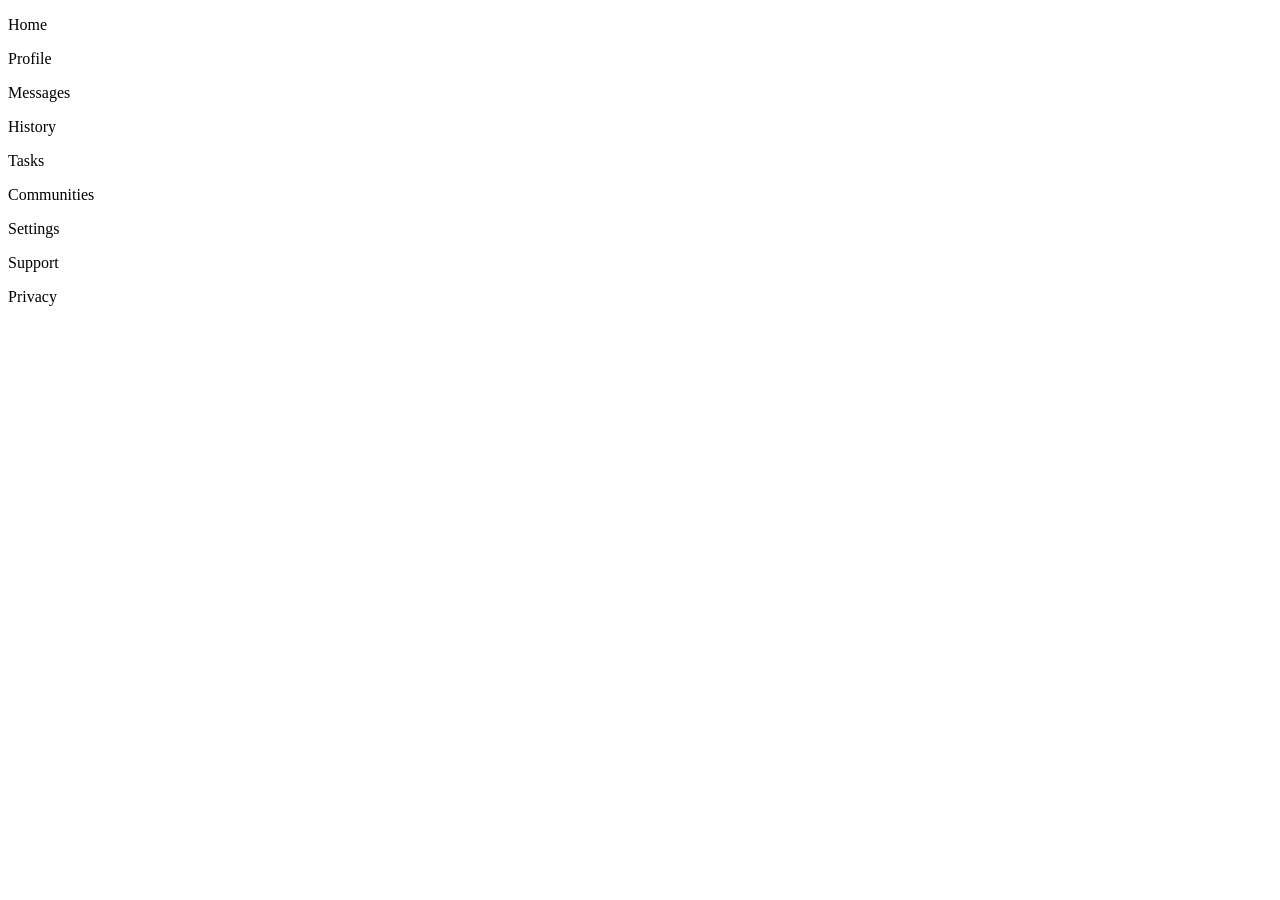
==== admin-dashboard.html @ 59bb4d44 "HTML Markup set up the html structure" ====
<!DOCTYPE html>
<html lang="en">
<head>
    <meta charset="UTF-8">
    <meta name="viewport" content="width=device-width, initial-scale=1.0">
    <link rel="stylesheet" type="text/css" href="admin-dashboard.css"/>
    <title>Admin-Dashboard</title>
</head>
<body>
    <div class="container">
        <div class="dashboard">
            <p class="dashboardContent">Home</p>
            <p class="dashboardContent">Profile</p>
            <p class="dashboardContent">Messages</p>
            <p class="dashboardContent">History</p>
            <p class="dashboardContent">Tasks</p>
            <p class="dashboardContent">Communities</p>
            <p class="dashboardContent">Settings</p>
            <p class="dashboardContent">Support</p>
            <p class="dashboardContent">Privacy</p>
        </div>
        <div class="header"></div>
        <div class="contentBody"></div>
    </div>
</body>
</html>
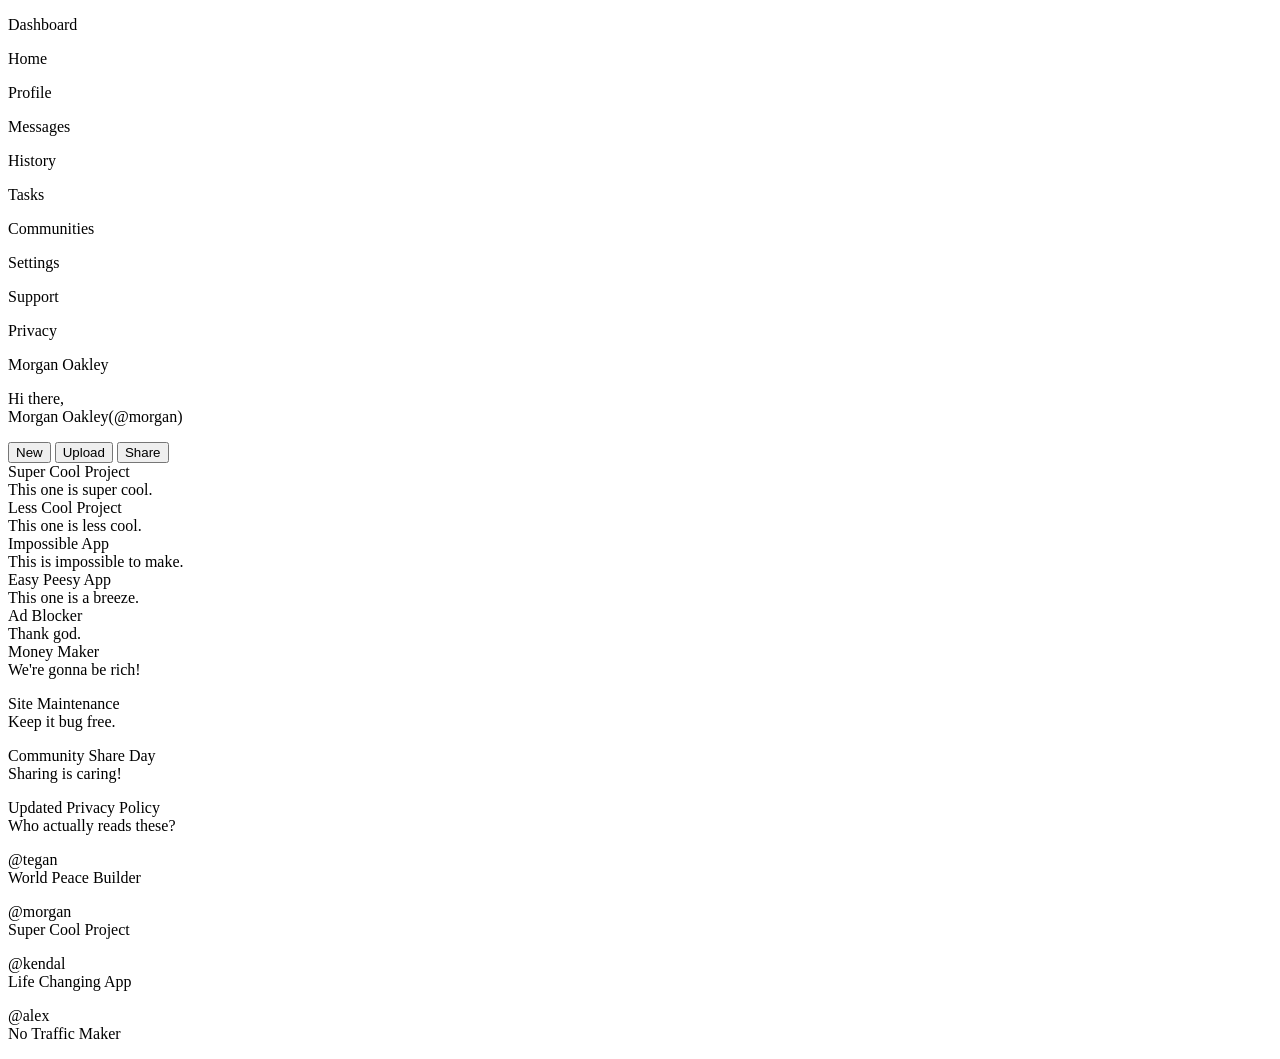
==== commit 4d38b9c6: "HTML Markup forgot to add the updated html file :)" ====
--- a/admin-dashboard.html
+++ b/admin-dashboard.html
@@ -9,6 +9,7 @@
 <body>
     <div class="container">
         <div class="dashboard">
+            <p class="dashboardHeader">Dashboard</p>
             <p class="dashboardContent">Home</p>
             <p class="dashboardContent">Profile</p>
             <p class="dashboardContent">Messages</p>
@@ -19,8 +20,45 @@
             <p class="dashboardContent">Support</p>
             <p class="dashboardContent">Privacy</p>
         </div>
-        <div class="header"></div>
-        <div class="contentBody"></div>
+
+        <div class="header">
+            <div class="headerTop">
+                <i></i>
+                <div class="searchBar"></div>
+                <i></i>
+                <i></i>
+                <p>Morgan Oakley</p>
+            </div>
+            <div class="headerBottom">
+                <i></i>
+                <p class="headerBotP">Hi there,<br>Morgan Oakley(@morgan)</p>
+                <button class="new">New</button>
+                <button class="upload">Upload</button>
+                <button class="share">Share</button>
+            </div>
+        </div>
+
+        <div class="contentBody">
+            <div class="cardContainer">
+                <div class="card">Super Cool Project<br>This one is super cool.</div>
+                <div class="card">Less Cool Project<br>This one is less cool.</div>
+                <div class="card">Impossible App<br>This is impossible to make.</brb></div>
+                <div class="card">Easy Peesy App<br>This one is a breeze.</div>
+                <div class="card">Ad Blocker<br>Thank god.</div>
+                <div class="card">Money Maker<br>We're gonna be rich!</div>
+            </div>
+            <div class="announcements">
+                <p>Site Maintenance<br>Keep it bug free.</p>
+                <p>Community Share Day<br>Sharing is caring!</p>
+                <p>Updated Privacy Policy<br>Who actually reads these?</p>
+            </div>
+            <div class="trending">
+                <p><i></i>@tegan<br>World Peace Builder</p>
+                <p><i></i>@morgan<br>Super Cool Project</p>
+                <p><i></i>@kendal<br>Life Changing App</p>
+                <p><i></i>@alex<br>No Traffic Maker</p>
+            </div>
+        </div>
     </div>
 </body>
 </html>
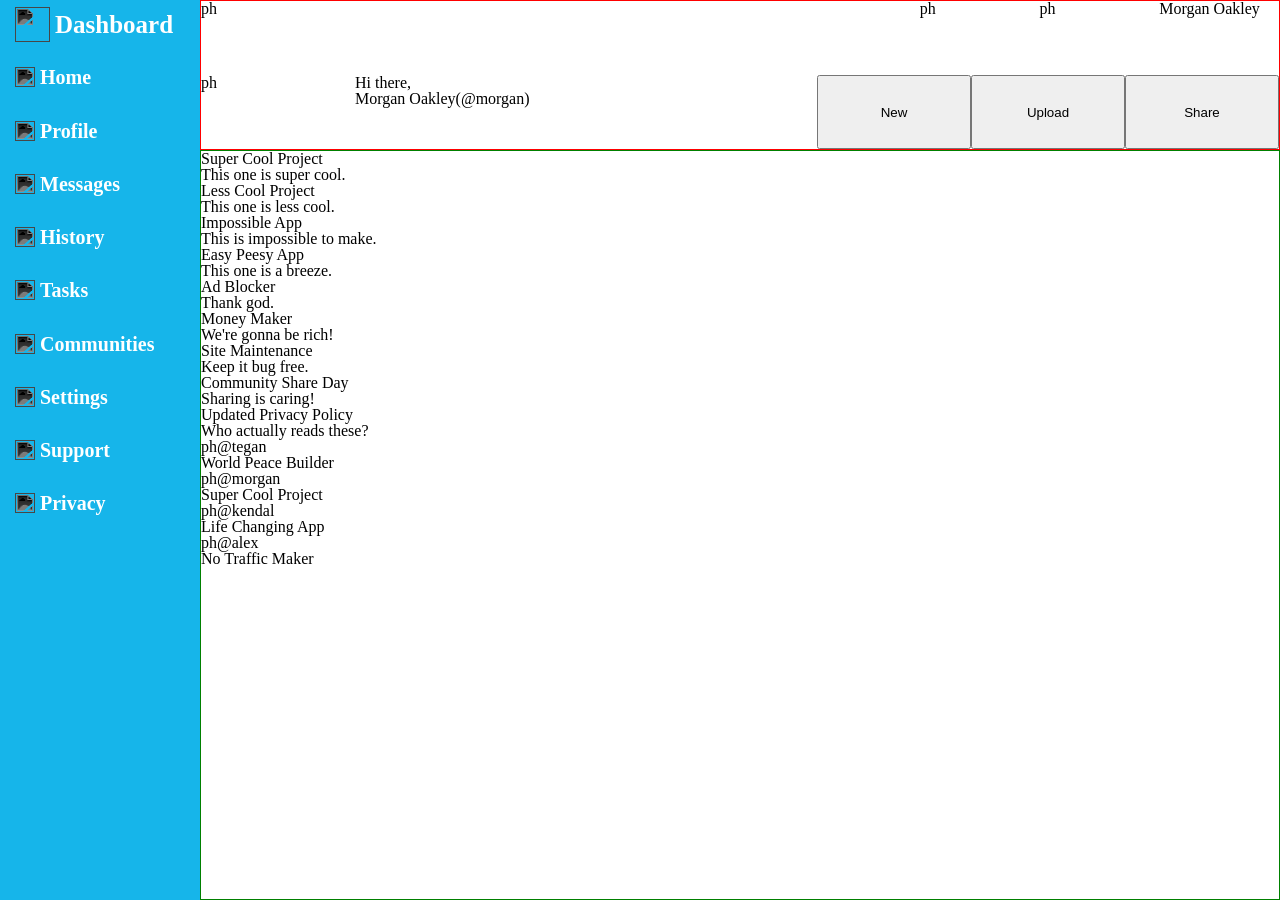
==== commit a6115f49: "Set up dashboard Got the dashboard mostly in place, and started working on the header." ====
--- a/admin-dashboard.html
+++ b/admin-dashboard.html
@@ -9,28 +9,28 @@
 <body>
     <div class="container">
         <div class="dashboard">
-            <p class="dashboardHeader">Dashboard</p>
-            <p class="dashboardContent">Home</p>
-            <p class="dashboardContent">Profile</p>
-            <p class="dashboardContent">Messages</p>
-            <p class="dashboardContent">History</p>
-            <p class="dashboardContent">Tasks</p>
-            <p class="dashboardContent">Communities</p>
-            <p class="dashboardContent">Settings</p>
-            <p class="dashboardContent">Support</p>
-            <p class="dashboardContent">Privacy</p>
+            <p class="dashboardHeader"><img src="Icons/view-dashboard.png" class="dashboardImg" height="35px" width="35px"/>Dashboard</p>
+            <p class="dashboardContent"><img src="Icons/home.png" class="homeImg" height="20px" width="20px"/>Home</p>
+            <p class="dashboardContent"><img src="Icons/account-box-outline.png" class="profileImg" height="20px" width="20px"/>Profile</p>
+            <p class="dashboardContent"><img src="Icons/message-reply-outline.png" class="messageImg" height="20px" width="20px"/>Messages</p>
+            <p class="dashboardContent"><img src="Icons/clock-time-three-outline.png" class="timeImg" height="20px" width="20px"/>History</p>
+            <p class="dashboardContent"><img src="Icons/folder-outline.png" class="folderImg" width="20px" height="20px"/>Tasks</p>
+            <p class="dashboardContent"><img src="Icons/account-group.png" class="peopleImg" width="20px" height="20px"/>Communities</p>
+            <p class="dashboardContent"><img src="Icons/cog.png" class="cogImg" width="20px" height="20px"/>Settings</p>
+            <p class="dashboardContent"><img src="Icons/chat-question.png" class="questionImg" height="20px" width="20px"/>Support</p>
+            <p class="dashboardContent"><img src="Icons/shield.png" class="shieldImg" height="20px" width="20px"/>Privacy</p>
         </div>
 
         <div class="header">
             <div class="headerTop">
-                <i></i>
+                <i>ph</i>
                 <div class="searchBar"></div>
-                <i></i>
-                <i></i>
+                <i>ph</i>
+                <i>ph</i>
                 <p>Morgan Oakley</p>
             </div>
             <div class="headerBottom">
-                <i></i>
+                <i>ph</i>
                 <p class="headerBotP">Hi there,<br>Morgan Oakley(@morgan)</p>
                 <button class="new">New</button>
                 <button class="upload">Upload</button>
@@ -53,10 +53,10 @@
                 <p>Updated Privacy Policy<br>Who actually reads these?</p>
             </div>
             <div class="trending">
-                <p><i></i>@tegan<br>World Peace Builder</p>
-                <p><i></i>@morgan<br>Super Cool Project</p>
-                <p><i></i>@kendal<br>Life Changing App</p>
-                <p><i></i>@alex<br>No Traffic Maker</p>
+                <p><i>ph</i>@tegan<br>World Peace Builder</p>
+                <p><i>ph</i>@morgan<br>Super Cool Project</p>
+                <p><i>ph</i>@kendal<br>Life Changing App</p>
+                <p><i>ph</i>@alex<br>No Traffic Maker</p>
             </div>
         </div>
     </div>
--- a/admin-dashboard.css
+++ b/admin-dashboard.css
@@ -0,0 +1,128 @@
+/* http://meyerweb.com/eric/tools/css/reset/ 
+   v2.0 | 20110126
+   License: none (public domain)
+*/
+
+html, body, div, span, applet, object, iframe,
+h1, h2, h3, h4, h5, h6, p, blockquote, pre,
+a, abbr, acronym, address, big, cite, code,
+del, dfn, em, img, ins, kbd, q, s, samp,
+small, strike, strong, sub, sup, tt, var,
+b, u, i, center,
+dl, dt, dd, ol, ul, li,
+fieldset, form, label, legend,
+table, caption, tbody, tfoot, thead, tr, th, td,
+article, aside, canvas, details, embed, 
+figure, figcaption, footer, header, hgroup, 
+menu, nav, output, ruby, section, summary,
+time, mark, audio, video {
+	margin: 0;
+	padding: 0;
+	border: 0;
+	font-size: 100%;
+	font: inherit;
+	vertical-align: baseline;
+}
+/* HTML5 display-role reset for older browsers */
+article, aside, details, figcaption, figure, 
+footer, header, hgroup, menu, nav, section {
+	display: block;
+}
+body {
+	line-height: 1;
+}
+ol, ul {
+	list-style: none;
+}
+blockquote, q {
+	quotes: none;
+}
+blockquote:before, blockquote:after,
+q:before, q:after {
+	content: '';
+	content: none;
+}
+table {
+	border-collapse: collapse;
+	border-spacing: 0;
+}
+
+/*css reset */
+
+/*Main layout */
+
+body,
+html {
+    height: 100vh;
+}
+
+.container {
+    height: 100%;
+    display: grid;
+    grid-template-columns: 200px 1fr;
+    grid-template-rows: 150px 1fr;
+}
+
+.dashboard {
+    grid-column: 1/2;
+    grid-row: 1/3;
+}
+
+.header {
+    grid-column: 2/3;
+    grid-row: 1/2;
+    border: 1px solid red;
+}
+
+.contentBody {
+    grid-column: 2/3;
+    grid-row: 2/3;
+    border: 1px solid green;
+}
+
+/*dashboard layout */
+
+.dashboard {
+    display: grid;
+    grid-template-rows: repeat(17, 1fr);
+    padding-left: 15px;
+    gap: 5px;
+    background-color: rgb(22, 181, 234);
+    color: white;
+    font-weight: bold;
+    font-size: 20px;
+}
+
+.dashboardHeader {
+    display: flex;
+    align-items: center;
+    gap: 5px;
+    font-size: 25px;
+}
+
+.dashboardContent {
+    display: flex;
+    align-items: center;
+    gap: 5px;
+}
+
+.dashboard img {
+    filter: invert(100%) sepia(0%) saturate(0%) hue-rotate(352deg) brightness(114%) contrast(101%);
+}
+
+/*header layout */
+
+.header {
+    display: grid;
+    grid-template-rows: 1fr 1fr;
+}
+
+.headerTop {
+    display: grid;
+    grid-template-columns: 1fr 5fr 1fr 1fr 1fr;
+}
+
+.headerBottom {
+    display: grid;
+    grid-template-columns: 1fr 3fr 1fr 1fr 1fr;
+}
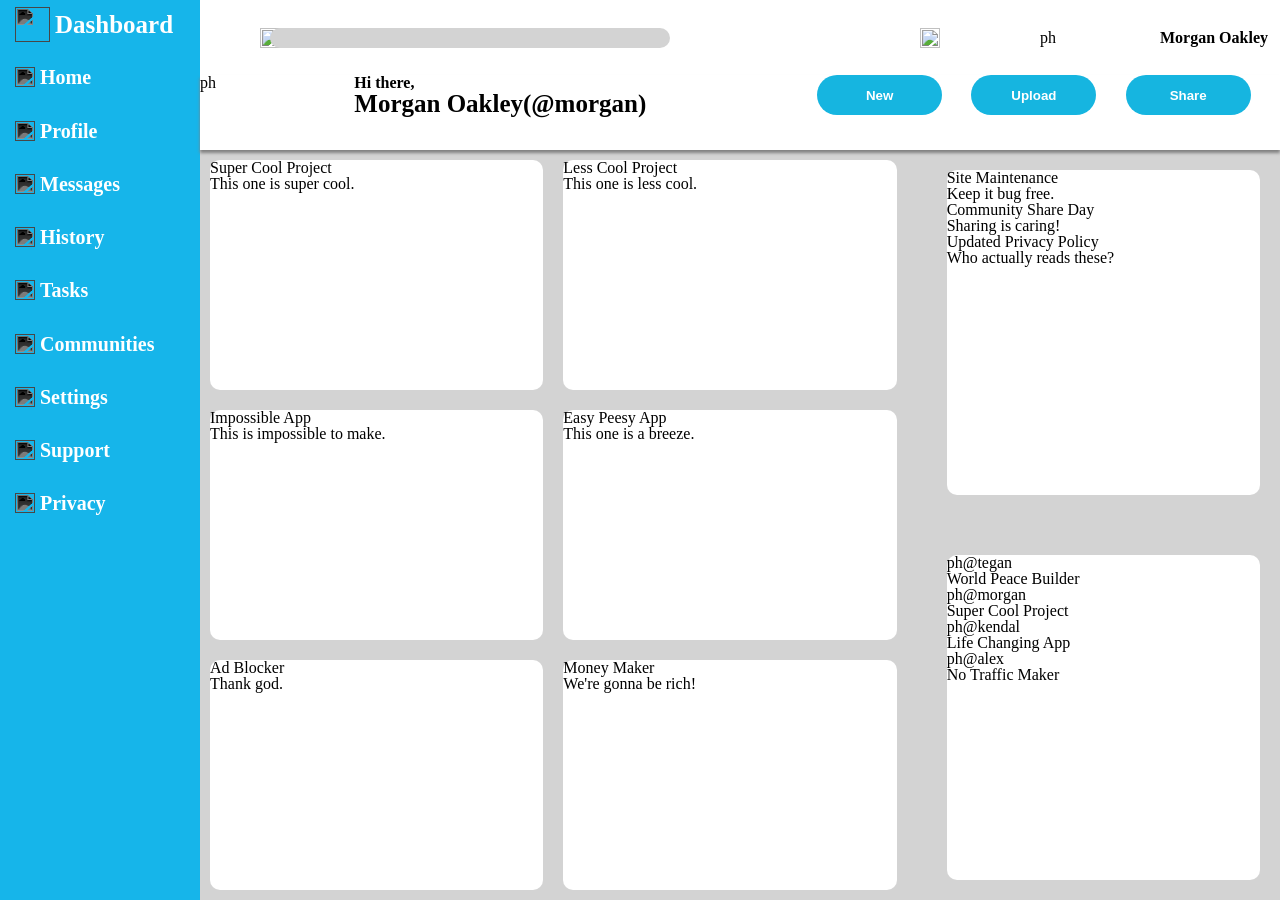
==== commit b3b3e0bc: "Worked on header and body Set header and body content up a bit." ====
--- a/admin-dashboard.html
+++ b/admin-dashboard.html
@@ -23,15 +23,15 @@
 
         <div class="header">
             <div class="headerTop">
-                <i>ph</i>
+                <div><img src="Icons/magnify.png" class="magnifyImg" width="20px" height="20px"/></div>
                 <div class="searchBar"></div>
-                <i>ph</i>
-                <i>ph</i>
-                <p>Morgan Oakley</p>
+                <div><img src="Icons/bell-ring-outline.png" class="bell" width="20px" height="20px"/></div>
+                <div>ph</div>
+                <p style="font-weight: bold;">Morgan Oakley</p>
             </div>
             <div class="headerBottom">
                 <i>ph</i>
-                <p class="headerBotP">Hi there,<br>Morgan Oakley(@morgan)</p>
+                <p class="headerBotP" style="font-weight: bold;">Hi there,<br><span class="morgan">Morgan Oakley(@morgan)</span> </p>
                 <button class="new">New</button>
                 <button class="upload">Upload</button>
                 <button class="share">Share</button>
@@ -40,12 +40,12 @@
 
         <div class="contentBody">
             <div class="cardContainer">
-                <div class="card">Super Cool Project<br>This one is super cool.</div>
-                <div class="card">Less Cool Project<br>This one is less cool.</div>
-                <div class="card">Impossible App<br>This is impossible to make.</brb></div>
-                <div class="card">Easy Peesy App<br>This one is a breeze.</div>
-                <div class="card">Ad Blocker<br>Thank god.</div>
-                <div class="card">Money Maker<br>We're gonna be rich!</div>
+                <div class="cardOne">Super Cool Project<br>This one is super cool.</div>
+                <div class="cardTwo">Less Cool Project<br>This one is less cool.</div>
+                <div class="cardThree">Impossible App<br>This is impossible to make.</brb></div>
+                <div class="cardFour">Easy Peesy App<br>This one is a breeze.</div>
+                <div class="cardFive">Ad Blocker<br>Thank god.</div>
+                <div class="cardSix">Money Maker<br>We're gonna be rich!</div>
             </div>
             <div class="announcements">
                 <p>Site Maintenance<br>Keep it bug free.</p>
--- a/admin-dashboard.css
+++ b/admin-dashboard.css
@@ -71,13 +71,11 @@
 .header {
     grid-column: 2/3;
     grid-row: 1/2;
-    border: 1px solid red;
 }
 
 .contentBody {
     grid-column: 2/3;
     grid-row: 2/3;
-    border: 1px solid green;
 }
 
 /*dashboard layout */
@@ -118,11 +116,114 @@
 }
 
 .headerTop {
+    grid-row: 1/2;
     display: grid;
     grid-template-columns: 1fr 5fr 1fr 1fr 1fr;
 }
 
 .headerBottom {
+    grid-row: 2/3;
     display: grid;
     grid-template-columns: 1fr 3fr 1fr 1fr 1fr;
+    z-index: 100;
+    box-shadow: 0px 3px 3px grey;
+}
+
+.magnifyImg {
+    margin-left: 60px;
+}
+
+.searchBar {
+    height: 20px;
+    width: 400px;
+    border-radius: 10px;
+    background-color: lightgrey;
+    align-self: center;
+    margin-left: -50px;
+}
+
+.headerBottom button {
+    height: 40px;
+    width: 125px;
+    border-radius: 20px;
+    background-color: rgb(22, 181, 224);
+    color: white;
+    font-weight: bold;
+    border: none;
+}
+
+.headerTop > * {
+    display: flex;
+    align-items: center;
+}
+
+.morgan {
+    font-size: 25px;
+}
+
+/*body layout */
+
+.contentBody {
+    background-color: lightgrey;
+    display: grid;
+    grid-template-columns: 2fr 1fr;
+    grid-template-rows: 1fr 1fr;
+    gap: 20px;
+}
+
+.cardContainer {
+    grid-column: 1/2;
+    grid-row: 1/3;
+    display: grid;
+    grid-template-columns: 1fr 1fr;
+    grid-template-rows: 1fr 1fr 1fr;
+    gap: 20px;
+    margin: 10px;
+}
+
+.cardContainer > * {
+    background-color: white;
+    border-radius: 10px;
+}
+
+.cardOne {
+    grid-column: 1/2;
+    grid-row: 1/2;
+}
+
+.cardTwo {
+    grid-column: 2/3;
+    grid-row: 1/2;
+}
+
+.cardThree {
+    grid-column: 1/2;
+    grid-row: 2/3;
+}
+
+.cardFour {
+    grid-column: 2/3;
+    grid-row: 2/3;
+}
+
+.cardFive {
+    grid-column: 1/2;
+    grid-row: 3/4;
+}
+
+.cardSix {
+    grid-column: 2/3;
+    grid-row: 3/4;
+}
+
+.announcements {
+    background-color: white;
+    border-radius: 10px;
+    margin: 20px;
+}
+
+.trending {
+    background-color: white;
+    border-radius: 10px;
+    margin: 20px;
 }
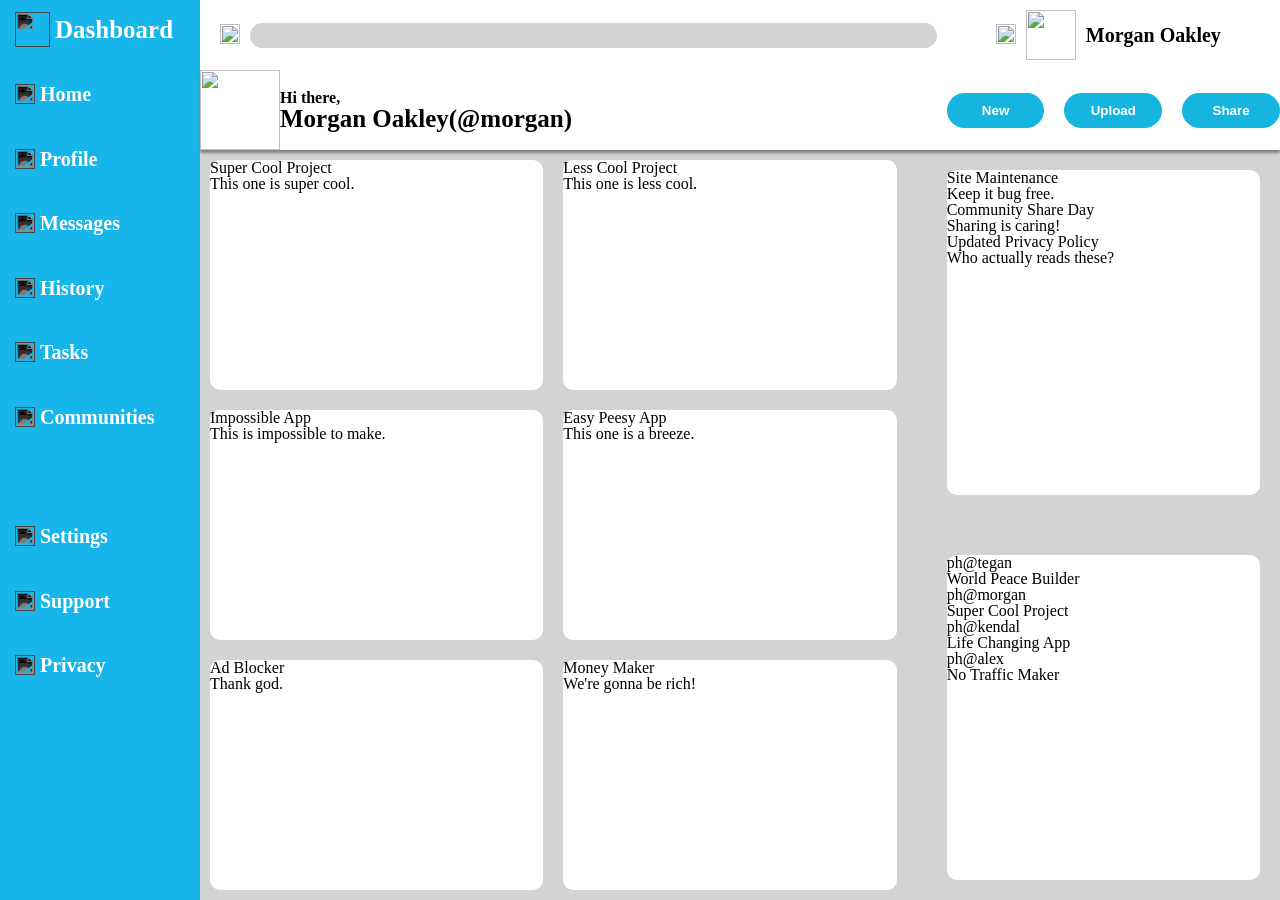
==== commit d5c3329b: "Finished dashboard and Header Adjusted placement of items in dashboard. Added missing images, and re" ====
--- a/admin-dashboard.html
+++ b/admin-dashboard.html
@@ -16,25 +16,29 @@
             <p class="dashboardContent"><img src="Icons/clock-time-three-outline.png" class="timeImg" height="20px" width="20px"/>History</p>
             <p class="dashboardContent"><img src="Icons/folder-outline.png" class="folderImg" width="20px" height="20px"/>Tasks</p>
             <p class="dashboardContent"><img src="Icons/account-group.png" class="peopleImg" width="20px" height="20px"/>Communities</p>
-            <p class="dashboardContent"><img src="Icons/cog.png" class="cogImg" width="20px" height="20px"/>Settings</p>
-            <p class="dashboardContent"><img src="Icons/chat-question.png" class="questionImg" height="20px" width="20px"/>Support</p>
-            <p class="dashboardContent"><img src="Icons/shield.png" class="shieldImg" height="20px" width="20px"/>Privacy</p>
+            <p class="dashboardContent" id="cogP"><img src="Icons/cog.png" class="cogImg" width="20px" height="20px"/>Settings</p>
+            <p class="dashboardContent" id="questionP"><img src="Icons/chat-question.png" class="questionImg" height="20px" width="20px"/>Support</p>
+            <p class="dashboardContent" id="shieldP"><img src="Icons/shield.png" class="shieldImg" height="20px" width="20px"/>Privacy</p>
         </div>
 
         <div class="header">
             <div class="headerTop">
                 <div><img src="Icons/magnify.png" class="magnifyImg" width="20px" height="20px"/></div>
                 <div class="searchBar"></div>
-                <div><img src="Icons/bell-ring-outline.png" class="bell" width="20px" height="20px"/></div>
-                <div>ph</div>
-                <p style="font-weight: bold;">Morgan Oakley</p>
+                <div class="headerTopRight"> 
+                    <div><img src="Icons/bell-ring-outline.png" class="bell" width="20px" height="20px"/></div>
+                    <img src="Icons/doushouqi-cat.svg" class="doushouqi-cat" height="50px" width="50px"/>
+                    <p style="font-weight: bold;" class="headerMorgan">Morgan Oakley</p>
+                </div>
             </div>
             <div class="headerBottom">
-                <i>ph</i>
-                <p class="headerBotP" style="font-weight: bold;">Hi there,<br><span class="morgan">Morgan Oakley(@morgan)</span> </p>
-                <button class="new">New</button>
-                <button class="upload">Upload</button>
-                <button class="share">Share</button>
+                <img src="Icons/doushouqi-cat.svg" class="doushouqiCatBottom" height="80px" width="80px"/>
+                <p class="headerBotP" style="font-weight: bold;">Hi there,<br><span class="footerMorgan">Morgan Oakley(@morgan)</span> </p>
+                <div class="buttonContainer">
+                    <button class="new">New</button>
+                    <button class="upload">Upload</button>
+                    <button class="share">Share</button>
+                </div>
             </div>
         </div>
 
--- a/admin-dashboard.css
+++ b/admin-dashboard.css
@@ -82,7 +82,7 @@
 
 .dashboard {
     display: grid;
-    grid-template-rows: repeat(17, 1fr);
+    grid-template-rows: repeat(7, 1fr) 50px 1fr 1fr 1fr 200px;
     padding-left: 15px;
     gap: 5px;
     background-color: rgb(22, 181, 234);
@@ -96,12 +96,25 @@
     align-items: center;
     gap: 5px;
     font-size: 25px;
+    grid-row: 1/2;
 }
 
 .dashboardContent {
     display: flex;
     align-items: center;
     gap: 5px;
+}
+
+#cogP {
+    grid-row: 9/10;
+}
+
+#questionP {
+    grid-row: 10/11;
+}
+
+#shieldP {
+   grid-row: 11/12;
 }
 
 .dashboard img {
@@ -118,33 +131,50 @@
 .headerTop {
     grid-row: 1/2;
     display: grid;
-    grid-template-columns: 1fr 5fr 1fr 1fr 1fr;
+    grid-template-columns: 50px 5fr 1fr 1fr 1fr 1fr;
+    align-items: center;
 }
 
 .headerBottom {
     grid-row: 2/3;
     display: grid;
-    grid-template-columns: 1fr 3fr 1fr 1fr 1fr;
+    grid-template-columns: 80px 3fr 1fr 1fr 1fr;
     z-index: 100;
     box-shadow: 0px 3px 3px grey;
-}
+    align-items: center;
+}
+
+/*header top */
 
 .magnifyImg {
-    margin-left: 60px;
+    padding-left: 20px;
+    grid-column: 1/2;
 }
 
 .searchBar {
-    height: 20px;
-    width: 400px;
-    border-radius: 10px;
+    height: 25px;
+    border-radius: 15px;
     background-color: lightgrey;
-    align-self: center;
-    margin-left: -50px;
-}
+    grid-column: 2/4;
+}
+
+.headerTopRight {
+    display: flex;
+    justify-content: center;
+    align-items: center;
+    grid-column: 4/7;
+    gap: 10px;
+}
+
+.headerMorgan {
+    font-size: 20px;
+}
+
+/*header bottom */
 
 .headerBottom button {
-    height: 40px;
-    width: 125px;
+    height: 35px;
+    width: 100px;
     border-radius: 20px;
     background-color: rgb(22, 181, 224);
     color: white;
@@ -152,12 +182,13 @@
     border: none;
 }
 
-.headerTop > * {
-    display: flex;
-    align-items: center;
-}
-
-.morgan {
+.buttonContainer {
+    display: flex;
+    grid-column: 4/6;
+    gap: 20px;
+}
+
+.footerMorgan {
     font-size: 25px;
 }
 
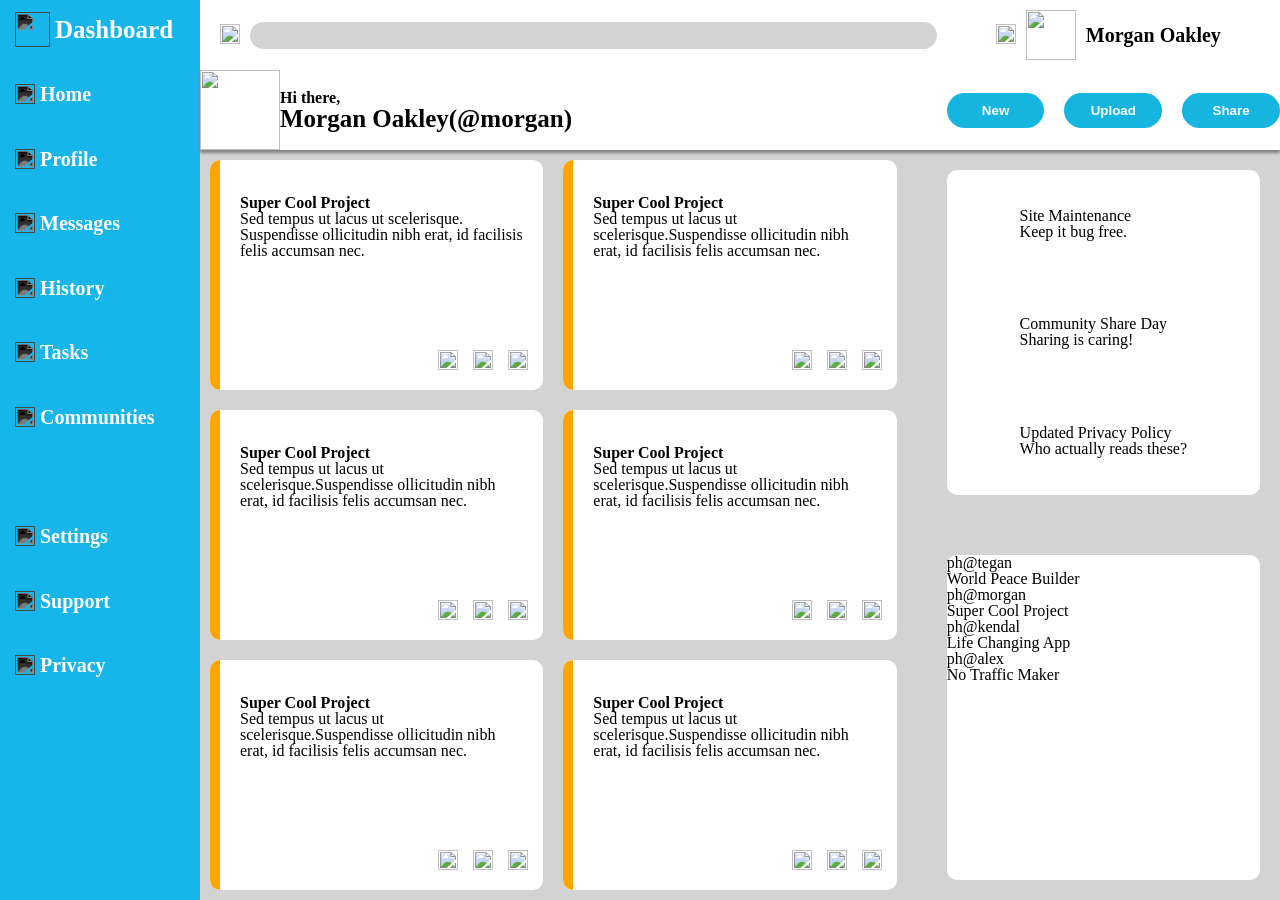
==== commit 83b91de2: "Finished cards Finished the layout for the cards. Will replace text once everything else is finished" ====
--- a/admin-dashboard.html
+++ b/admin-dashboard.html
@@ -24,7 +24,7 @@
         <div class="header">
             <div class="headerTop">
                 <div><img src="Icons/magnify.png" class="magnifyImg" width="20px" height="20px"/></div>
-                <div class="searchBar"></div>
+                <input type="text" class="searchBar">
                 <div class="headerTopRight"> 
                     <div><img src="Icons/bell-ring-outline.png" class="bell" width="20px" height="20px"/></div>
                     <img src="Icons/doushouqi-cat.svg" class="doushouqi-cat" height="50px" width="50px"/>
@@ -44,18 +44,68 @@
 
         <div class="contentBody">
             <div class="cardContainer">
-                <div class="cardOne">Super Cool Project<br>This one is super cool.</div>
-                <div class="cardTwo">Less Cool Project<br>This one is less cool.</div>
-                <div class="cardThree">Impossible App<br>This is impossible to make.</brb></div>
-                <div class="cardFour">Easy Peesy App<br>This one is a breeze.</div>
-                <div class="cardFive">Ad Blocker<br>Thank god.</div>
-                <div class="cardSix">Money Maker<br>We're gonna be rich!</div>
+                <div class="cards" id="cardOne">
+                    <div class="orange"></div>
+                    <p><span class="bold">Super Cool Project</span><br>Sed tempus ut lacus ut scelerisque. Suspendisse ollicitudin nibh erat, id facilisis felis accumsan nec.</p>
+                    <div class="iconContainer">
+                        <img src="Icons/star-plus-outline.svg" height="20px" width="20px" />
+                        <img src="Icons/eye-plus-outline.svg" height="20px" width="20px"/>
+                        <img src="Icons/graph-outline.svg" height="20px" width="20px" />
+                    </div>
+                </div>
+                <div class="cards" id="cardTwo">
+                    <div class="orange"></div>
+                    <p><span class="bold">Super Cool Project</span><br>Sed tempus ut lacus ut scelerisque.Suspendisse ollicitudin nibh erat, id facilisis felis accumsan nec.</p>
+                    <div class="iconContainer">
+                        <img src="Icons/star-plus-outline.svg" height="20px" width="20px" />
+                        <img src="Icons/eye-plus-outline.svg" height="20px" width="20px"/>
+                        <img src="Icons/graph-outline.svg" height="20px" width="20px" />
+                    </div>
+                </div>
+                <div class="cards" id="cardThree">
+                    <div class="orange"></div>
+                    <p><span class="bold">Super Cool Project</span><br>Sed tempus ut lacus ut scelerisque.Suspendisse ollicitudin nibh erat, id facilisis felis accumsan nec.</p>
+                    <div class="iconContainer">
+                        <img src="Icons/star-plus-outline.svg" height="20px" width="20px" />
+                        <img src="Icons/eye-plus-outline.svg" height="20px" width="20px"/>
+                        <img src="Icons/graph-outline.svg" height="20px" width="20px" />
+                    </div>
+                </brb></div>
+                <div class="cards" id="cardFour">
+                    <div class="orange"></div>
+                    <p><span class="bold">Super Cool Project</span><br>Sed tempus ut lacus ut scelerisque.Suspendisse ollicitudin nibh erat, id facilisis felis accumsan nec.</p>
+                    <div class="iconContainer">
+                        <img src="Icons/star-plus-outline.svg" height="20px" width="20px" />
+                        <img src="Icons/eye-plus-outline.svg" height="20px" width="20px"/>
+                        <img src="Icons/graph-outline.svg" height="20px" width="20px" />
+                    </div>
+                </div>
+                <div class="cards" id="cardFive">
+                    <div class="orange"></div>
+                    <p><span class="bold">Super Cool Project</span><br>Sed tempus ut lacus ut scelerisque.Suspendisse ollicitudin nibh erat, id facilisis felis accumsan nec.</p>
+                    <div class="iconContainer">
+                        <img src="Icons/star-plus-outline.svg" height="20px" width="20px" />
+                        <img src="Icons/eye-plus-outline.svg" height="20px" width="20px"/>
+                        <img src="Icons/graph-outline.svg" height="20px" width="20px" />
+                    </div>
+                </div>
+                <div class="cards" id="cardSix">
+                    <div class="orange"></div>
+                    <p><span class="bold">Super Cool Project</span><br>Sed tempus ut lacus ut scelerisque.Suspendisse ollicitudin nibh erat, id facilisis felis accumsan nec.</p>
+                    <div class="iconContainer">
+                        <img src="Icons/star-plus-outline.svg" height="20px" width="20px" />
+                        <img src="Icons/eye-plus-outline.svg" height="20px" width="20px"/>
+                        <img src="Icons/graph-outline.svg" height="20px" width="20px" />
+                    </div>
+                </div>
             </div>
+
             <div class="announcements">
-                <p>Site Maintenance<br>Keep it bug free.</p>
-                <p>Community Share Day<br>Sharing is caring!</p>
-                <p>Updated Privacy Policy<br>Who actually reads these?</p>
+                <p class="announcementTop">Site Maintenance<br>Keep it bug free.</p>
+                <p class="announcementMiddle">Community Share Day<br>Sharing is caring!</p>
+                <p class="announcementBottom">Updated Privacy Policy<br>Who actually reads these?</p>
             </div>
+
             <div class="trending">
                 <p><i>ph</i>@tegan<br>World Peace Builder</p>
                 <p><i>ph</i>@morgan<br>Super Cool Project</p>
--- a/admin-dashboard.css
+++ b/admin-dashboard.css
@@ -156,6 +156,12 @@
     border-radius: 15px;
     background-color: lightgrey;
     grid-column: 2/4;
+    border: none;
+    padding-left: 10px;
+}
+
+.searchBar:focus {
+    outline: transparent;
 }
 
 .headerTopRight {
@@ -212,45 +218,57 @@
     margin: 10px;
 }
 
+.cards {
+    display: grid;
+    grid-template-columns: 10px 1fr;
+    grid-template-rows: 20px 1fr 1fr;
+}
+
+.cards p {
+    grid-row: 2/3;
+    grid-column: 2/3;
+    padding-left: 20px;
+    padding-right: 20px;
+    padding-top: 15px;
+}
+
+.orange {
+    background-color: orange;
+    grid-row: 1/4;
+    grid-column: 1/2;
+    border-top-left-radius: 10px;
+    border-bottom-left-radius: 10px;
+}
+
+.bold {
+    font-weight: bold;
+}
+
+.iconContainer {
+    grid-row: 3/4;
+    grid-column: 2/3;
+    display: flex;
+    align-items: flex-end;
+    justify-content: right;
+    gap: 15px;
+    padding-right: 15px;
+    padding-bottom: 20px;
+}
+
 .cardContainer > * {
     background-color: white;
     border-radius: 10px;
-}
-
-.cardOne {
-    grid-column: 1/2;
-    grid-row: 1/2;
-}
-
-.cardTwo {
-    grid-column: 2/3;
-    grid-row: 1/2;
-}
-
-.cardThree {
-    grid-column: 1/2;
-    grid-row: 2/3;
-}
-
-.cardFour {
-    grid-column: 2/3;
-    grid-row: 2/3;
-}
-
-.cardFive {
-    grid-column: 1/2;
-    grid-row: 3/4;
-}
-
-.cardSix {
-    grid-column: 2/3;
-    grid-row: 3/4;
 }
 
 .announcements {
     background-color: white;
     border-radius: 10px;
     margin: 20px;
+    grid-row: 1/2;
+    display: grid;
+    grid-row: 1fr 1fr 1fr;
+    align-items: center;
+    justify-content: center;
 }
 
 .trending {
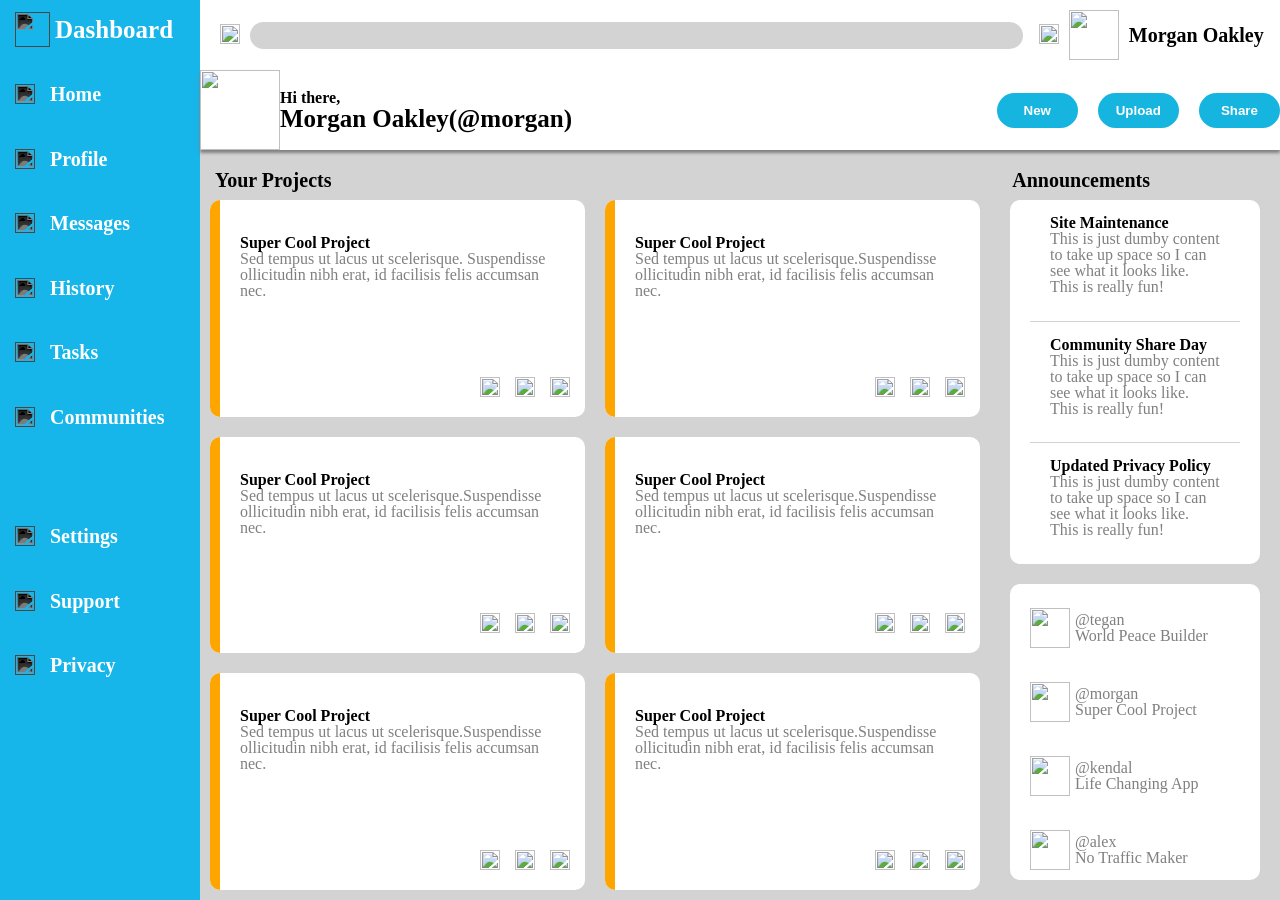
==== commit 9c6651cd: "Finished it Finished styling and positioning everything." ====
--- a/admin-dashboard.html
+++ b/admin-dashboard.html
@@ -43,6 +43,10 @@
         </div>
 
         <div class="contentBody">
+            <div class="bodyHeader">
+                <p class="projectsP">Your Projects</p>
+                <p class="announcementsP">Announcements</p>
+            </div>
             <div class="cardContainer">
                 <div class="cards" id="cardOne">
                     <div class="orange"></div>
@@ -101,16 +105,16 @@
             </div>
 
             <div class="announcements">
-                <p class="announcementTop">Site Maintenance<br>Keep it bug free.</p>
-                <p class="announcementMiddle">Community Share Day<br>Sharing is caring!</p>
-                <p class="announcementBottom">Updated Privacy Policy<br>Who actually reads these?</p>
+                <p class="announcementTop"><span class="bold">Site Maintenance</span><br>This is just dumby content to take up space so I can see what it looks like. This is really fun!</p>
+                <p class="announcementMiddle"><span class="bold">Community Share Day</span><br>This is just dumby content to take up space so I can see what it looks like. This is really fun!</p>
+                <p class="announcementBottom"><span class="bold">Updated Privacy Policy</span><br>This is just dumby content to take up space so I can see what it looks like. This is really fun!</p>
             </div>
 
             <div class="trending">
-                <p><i>ph</i>@tegan<br>World Peace Builder</p>
-                <p><i>ph</i>@morgan<br>Super Cool Project</p>
-                <p><i>ph</i>@kendal<br>Life Changing App</p>
-                <p><i>ph</i>@alex<br>No Traffic Maker</p>
+                <p class="tegan"><img src="Icons/1682268254kawaiicat1.svg" height="40px" width="40px" />@tegan<br>World Peace Builder</p>
+                <p class="morgan"><img src="Icons/doushouqi-cat.svg" height="40px" width="40px" /> @morgan<br>Super Cool Project</p>
+                <p class="kendal"><img src="Icons/Chrisdesign_comic_alien.svg" height="40px" width="40px" /> @kendal<br>Life Changing App</p>
+                <p class="alex"><img src="Icons/Penguin-Top-Hat-in-Red-Kart-Wants-You.svg" height="40px" width="40px" />@alex<br>No Traffic Maker
             </div>
         </div>
     </div>
--- a/admin-dashboard.css
+++ b/admin-dashboard.css
@@ -102,7 +102,7 @@
 .dashboardContent {
     display: flex;
     align-items: center;
-    gap: 5px;
+    gap: 15px;
 }
 
 #cogP {
@@ -131,7 +131,7 @@
 .headerTop {
     grid-row: 1/2;
     display: grid;
-    grid-template-columns: 50px 5fr 1fr 1fr 1fr 1fr;
+    grid-template-columns: 50px 5fr 1fr 1fr 1fr;
     align-items: center;
 }
 
@@ -192,6 +192,7 @@
     display: flex;
     grid-column: 4/6;
     gap: 20px;
+    padding-left: 50px;
 }
 
 .footerMorgan {
@@ -203,14 +204,13 @@
 .contentBody {
     background-color: lightgrey;
     display: grid;
-    grid-template-columns: 2fr 1fr;
-    grid-template-rows: 1fr 1fr;
-    gap: 20px;
+    grid-template-columns: 3fr 0.5fr;
+    grid-template-rows: 0.5fr 5fr 4.5fr;
 }
 
 .cardContainer {
     grid-column: 1/2;
-    grid-row: 1/3;
+    grid-row: 2/4;
     display: grid;
     grid-template-columns: 1fr 1fr;
     grid-template-rows: 1fr 1fr 1fr;
@@ -230,6 +230,7 @@
     padding-left: 20px;
     padding-right: 20px;
     padding-top: 15px;
+    color: grey;
 }
 
 .orange {
@@ -242,6 +243,7 @@
 
 .bold {
     font-weight: bold;
+    color: black;
 }
 
 .iconContainer {
@@ -263,16 +265,70 @@
 .announcements {
     background-color: white;
     border-radius: 10px;
-    margin: 20px;
-    grid-row: 1/2;
+    margin-left: 20px;
+    margin-top: 10px;
+    grid-row: 2/3;
+    grid-column: 2/3;
     display: grid;
     grid-row: 1fr 1fr 1fr;
-    align-items: center;
-    justify-content: center;
+    grid-template-columns: 20px 1fr 20px;
+    width: 250px;
+}
+
+.announcements p {
+    padding-left: 20px;
+    padding-right: 20px;
+    padding-top: 15px;
+    grid-column: 2/3;
+    color: grey;
+}
+
+.announcementTop,
+.announcementMiddle {
+    border-bottom: 1px solid lightgrey;
 }
 
 .trending {
     background-color: white;
     border-radius: 10px;
     margin: 20px;
+    grid-row: 3/4;
+    grid-column: 2/3;
+    width: 250px;
+    display: grid;
+    grid-template-rows: 1fr 1fr 1fr 1fr;
+}
+
+.trending p {
+    padding-left: 20px;
+    padding-right: 20px;
+    padding-top: 15px;
+    color: grey;
+    display: flex;
+    gap: 5px;
+    align-items: center;
+}
+
+.bodyHeader {
+    grid-column: 1/4;
+    display: grid;
+    grid-template-columns: 1fr 1fr 1fr;
+}
+
+.projectsP {
+    grid-column: 1/2;
+    padding-left: 15px;
+    align-self: center;
+    font-weight: bold;
+    font-size: 20px;
+    padding-top: 20px;
+}
+
+.announcementsP {
+    grid-column: 4/5;
+    align-self: center;
+    font-weight: bold;
+    font-size: 20px;
+    padding-top: 20px;
+    padding-right: 130px;
 }
